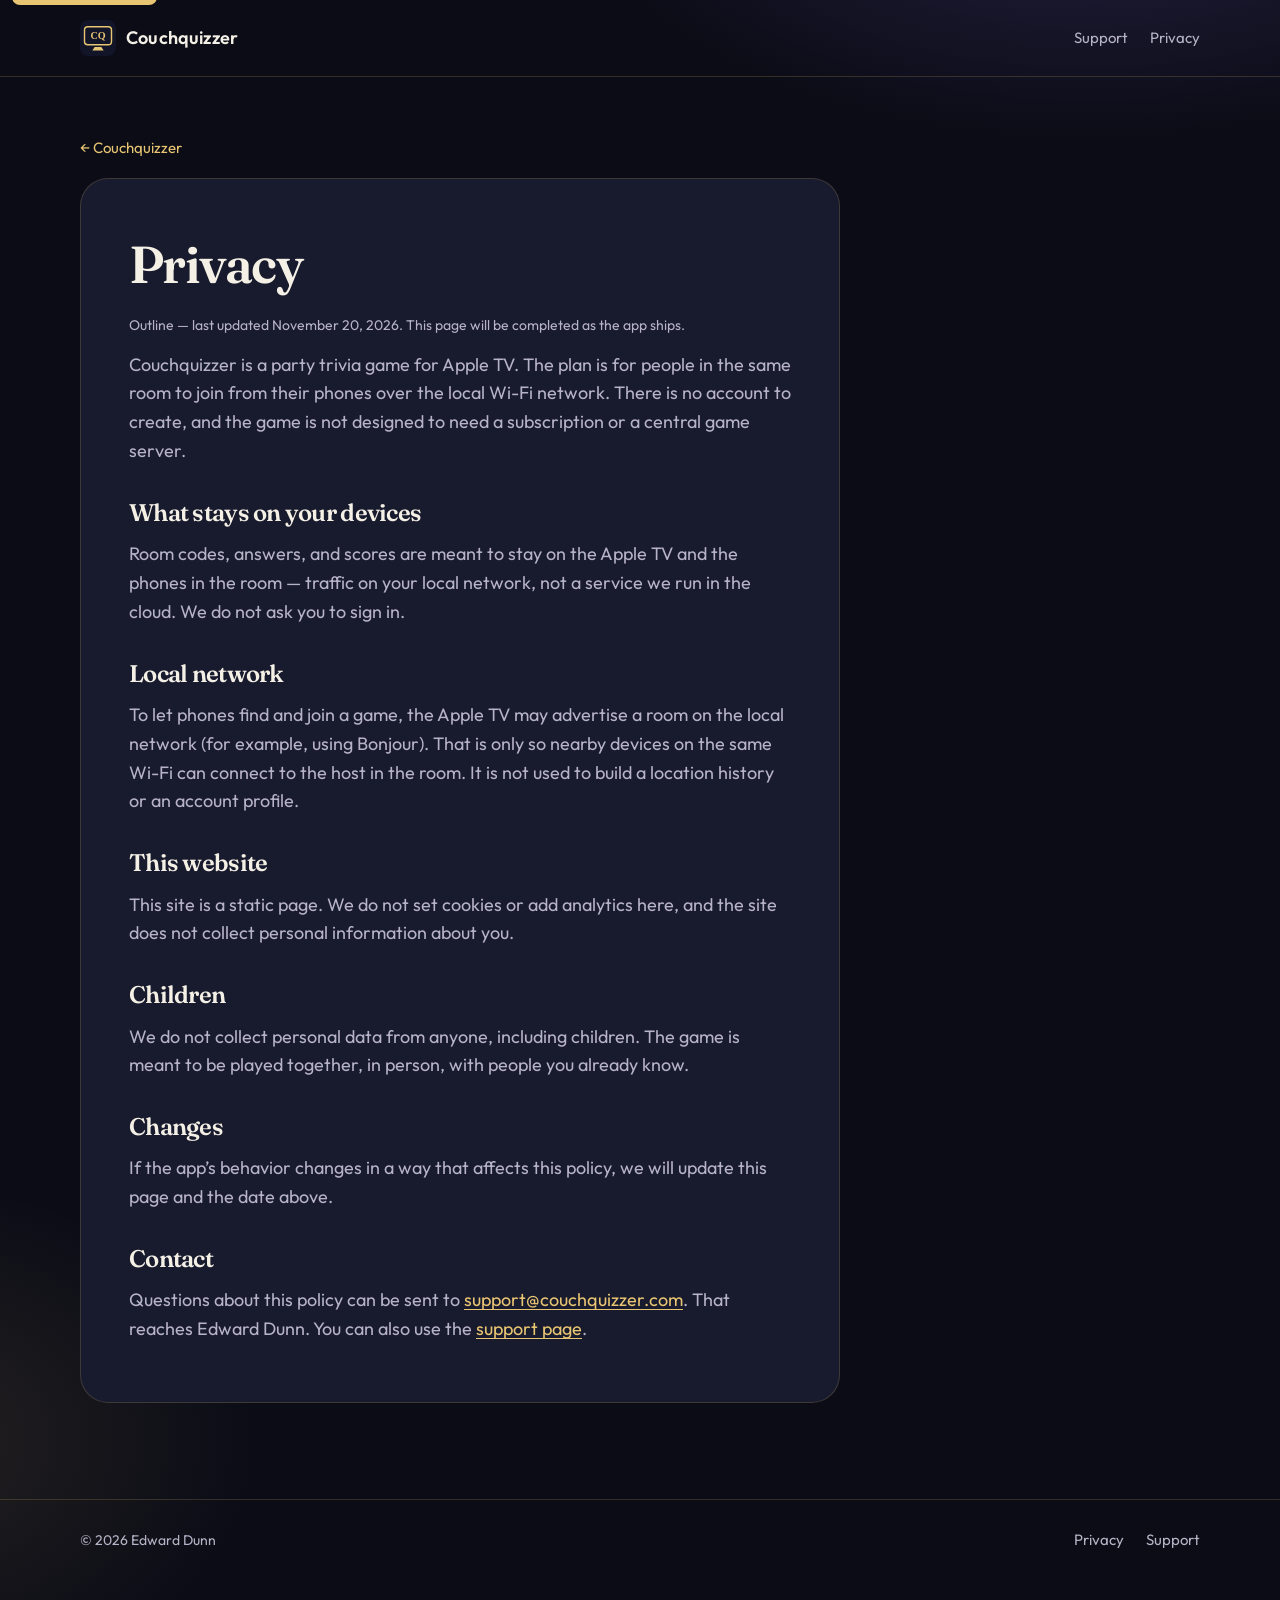
==== privacy.html @ 49858fe8 "Add Couchquizzer outline marketing site. Landing page, support, and privacy outline for couchquizzer" ====
<!DOCTYPE html>
<html lang="en">
<head>
  <meta charset="utf-8">
  <meta name="viewport" content="width=device-width, initial-scale=1">
  <title>Privacy — Couchquizzer</title>
  <meta name="description" content="Privacy outline for Couchquizzer, a party trivia game for Apple TV and iPhone that plays over local Wi-Fi.">
  <link rel="canonical" href="https://couchquizzer.com/privacy.html">
  <link rel="icon" href="favicon.svg" type="image/svg+xml">
  <link rel="icon" href="favicon.ico" sizes="any">
  <link rel="icon" type="image/png" href="favicon-32.png" sizes="32x32">
  <link rel="apple-touch-icon" href="apple-touch-icon.png">
  <meta name="theme-color" content="#0B0C16">
  <meta property="og:title" content="Privacy — Couchquizzer">
  <meta property="og:description" content="Privacy outline for Couchquizzer.">
  <meta property="og:url" content="https://couchquizzer.com/privacy.html">
  <meta property="og:image" content="https://couchquizzer.com/og.png">
  <link rel="preconnect" href="https://fonts.googleapis.com">
  <link rel="preconnect" href="https://fonts.gstatic.com" crossorigin>
  <link href="https://fonts.googleapis.com/css2?family=Fraunces:opsz,wght@9..144,500;9..144,600;9..144,700&family=Outfit:wght@400;500;600&display=swap" rel="stylesheet">
  <link rel="stylesheet" href="styles.css">
</head>
<body>
  <a class="skip" href="#main">Skip to content</a>
  <header class="site-header">
    <div class="wrap">
      <a class="logo" href="index.html">
        <img src="assets/logo.svg" width="36" height="36" alt="">
        Couchquizzer
      </a>
      <nav class="site-nav" aria-label="Primary">
        <a href="support.html">Support</a>
        <a href="privacy.html" aria-current="page">Privacy</a>
      </nav>
    </div>
  </header>

  <main id="main" class="page wrap">
    <a class="back" href="index.html">← Couchquizzer</a>
    <article class="paper">
      <h1>Privacy</h1>
      <p class="updated">Outline — last updated November 20, 2026. This page will be completed as the app ships.</p>

      <p>Couchquizzer is a party trivia game for Apple TV. The plan is for people in the same room to join from their phones over the local Wi-Fi network. There is no account to create, and the game is not designed to need a subscription or a central game server.</p>

      <h2>What stays on your devices</h2>
      <p>Room codes, answers, and scores are meant to stay on the Apple TV and the phones in the room — traffic on your local network, not a service we run in the cloud. We do not ask you to sign in.</p>

      <h2>Local network</h2>
      <p>To let phones find and join a game, the Apple TV may advertise a room on the local network (for example, using Bonjour). That is only so nearby devices on the same Wi-Fi can connect to the host in the room. It is not used to build a location history or an account profile.</p>

      <h2>This website</h2>
      <p>This site is a static page. We do not set cookies or add analytics here, and the site does not collect personal information about you.</p>

      <h2>Children</h2>
      <p>We do not collect personal data from anyone, including children. The game is meant to be played together, in person, with people you already know.</p>

      <h2>Changes</h2>
      <p>If the app’s behavior changes in a way that affects this policy, we will update this page and the date above.</p>

      <h2>Contact</h2>
      <p>Questions about this policy can be sent to <a href="mailto:support@couchquizzer.com">support@couchquizzer.com</a>. That reaches Edward Dunn. You can also use the <a href="support.html">support page</a>.</p>
    </article>
  </main>

  <footer class="site-footer">
    <div class="wrap inner">
      <p>© 2026 Edward Dunn</p>
      <nav class="site-nav" aria-label="Footer">
        <a href="privacy.html">Privacy</a>
        <a href="support.html">Support</a>
      </nav>
    </div>
  </footer>
</body>
</html>
---- styles.css ----
:root {
  --bg: #0b0c16;
  --bg-alt: #121427;
  --panel: #181a2d;
  --line: rgba(232, 197, 114, 0.18);
  --gold: #e8c572;
  --gold-soft: #f3dc9a;
  --violet: #8b7cf6;
  --text: #f4f0e6;
  --muted: #b7b3c7;
  --danger-text: #1a1408;
  --radius: 22px;
  --max: 1120px;
  --serif: "Fraunces", "Times New Roman", serif;
  --sans: "Outfit", system-ui, -apple-system, sans-serif;
}

*, *::before, *::after { box-sizing: border-box; }

html { scroll-behavior: smooth; }

body {
  margin: 0;
  background:
    radial-gradient(900px 500px at 85% -10%, rgba(139, 124, 246, 0.22), transparent 60%),
    radial-gradient(700px 480px at -10% 90%, rgba(232, 197, 114, 0.12), transparent 55%),
    var(--bg);
  color: var(--text);
  font-family: var(--sans);
  font-size: 18px;
  line-height: 1.6;
  min-height: 100vh;
}

img { max-width: 100%; height: auto; display: block; }

a { color: var(--gold); text-decoration-thickness: 1px; text-underline-offset: 3px; }
a:hover { color: var(--gold-soft); }

.skip {
  position: absolute;
  left: 12px;
  top: -40px;
  background: var(--gold);
  color: var(--danger-text);
  padding: 8px 12px;
  border-radius: 8px;
  z-index: 10;
}
.skip:focus { top: 12px; }

.wrap {
  width: min(var(--max), calc(100% - 48px));
  margin-inline: auto;
}

.site-header,
.site-footer {
  border-bottom: 1px solid var(--line);
}

.site-header .wrap,
.site-footer .inner {
  display: flex;
  align-items: center;
  justify-content: space-between;
  gap: 20px;
  padding: 20px 0;
}

.logo {
  display: flex;
  align-items: center;
  gap: 10px;
  color: var(--text);
  text-decoration: none;
  font-weight: 600;
  letter-spacing: 0.01em;
}

.logo img { width: 36px; height: 36px; border-radius: 8px; }

.site-nav { display: flex; gap: 22px; }
.site-nav a { color: var(--muted); text-decoration: none; font-size: 15px; }
.site-nav a:hover { color: var(--gold); }

.hero {
  padding: 88px 0 72px;
  display: grid;
  grid-template-columns: 1.1fr 0.9fr;
  gap: 56px;
  align-items: center;
}

.eyebrow {
  display: inline-block;
  margin: 0 0 16px;
  color: var(--gold);
  font-size: 13px;
  font-weight: 600;
  letter-spacing: 0.14em;
  text-transform: uppercase;
}

h1, h2, h3 { font-family: var(--serif); font-weight: 600; letter-spacing: -0.03em; }

.hero h1 {
  margin: 0 0 18px;
  font-size: clamp(44px, 6vw, 76px);
  line-height: 1.02;
}

.lede {
  margin: 0 0 28px;
  color: var(--muted);
  font-size: clamp(18px, 2vw, 22px);
  max-width: 38ch;
}

.soon {
  display: inline-block;
  margin: 0;
  padding: 12px 18px;
  border: 1px solid var(--line);
  border-radius: 999px;
  color: var(--gold-soft);
  font-size: 15px;
  background: rgba(232, 197, 114, 0.08);
}

.hero-art {
  position: relative;
  min-height: 320px;
}

.tv, .phone {
  background: linear-gradient(180deg, #1d2038, #141628);
  border: 1px solid var(--line);
  box-shadow: 0 24px 60px rgba(0, 0, 0, 0.35);
}

.tv {
  width: 100%;
  max-width: 420px;
  margin: 0 auto;
  border-radius: 22px;
  padding: 18px 18px 14px;
}

.tv-screen {
  background: #0a0b14;
  border-radius: 12px;
  padding: 22px 20px 18px;
  min-height: 210px;
}

.code-label {
  margin: 0;
  color: var(--muted);
  font-size: 11px;
  letter-spacing: 0.16em;
  text-transform: uppercase;
}

.room-code {
  margin: 4px 0 18px;
  font-family: var(--serif);
  font-size: 42px;
  letter-spacing: 0.28em;
  color: var(--gold);
}

.scores { display: grid; gap: 8px; }
.score-row {
  display: flex;
  justify-content: space-between;
  font-size: 14px;
  color: var(--text);
  padding: 8px 10px;
  border-radius: 8px;
  background: rgba(255,255,255,0.04);
}
.score-row.lead { background: rgba(232, 197, 114, 0.12); color: var(--gold-soft); }

.tv-stand {
  width: 86px;
  height: 10px;
  margin: 12px auto 0;
  background: var(--gold);
  clip-path: polygon(12% 0, 88% 0, 100% 100%, 0 100%);
  opacity: 0.85;
}

.phone {
  position: absolute;
  right: 0;
  bottom: -12px;
  width: 148px;
  border-radius: 22px;
  padding: 14px 12px 16px;
  transform: rotate(-8deg);
}

.phone-label {
  margin: 0 0 10px;
  text-align: center;
  font-size: 11px;
  color: var(--muted);
  letter-spacing: 0.08em;
  text-transform: uppercase;
}

.choices { display: grid; gap: 7px; }
.choice {
  margin: 0;
  padding: 8px 10px;
  border-radius: 8px;
  background: #0a0b14;
  border: 1px solid var(--line);
  font-size: 12px;
  color: var(--text);
}
.choice.on {
  border-color: var(--gold);
  color: var(--gold);
}

.band {
  padding: 80px 0;
}

.band.tint {
  background: rgba(18, 20, 39, 0.72);
  border-top: 1px solid var(--line);
  border-bottom: 1px solid var(--line);
}

.band h2 {
  margin: 0 0 28px;
  font-size: clamp(32px, 4vw, 44px);
}

.steps {
  list-style: none;
  margin: 0;
  padding: 0;
  display: grid;
  grid-template-columns: repeat(3, 1fr);
  gap: 22px;
  counter-reset: step;
}

.steps li {
  background: var(--panel);
  border: 1px solid var(--line);
  border-radius: var(--radius);
  padding: 28px 24px 26px;
  min-height: 100%;
}

.steps li::before {
  counter-increment: step;
  content: "0" counter(step);
  display: block;
  margin-bottom: 14px;
  color: var(--gold);
  font-family: var(--serif);
  font-size: 20px;
  letter-spacing: 0.08em;
}

.steps strong {
  display: block;
  font-family: var(--serif);
  font-size: 24px;
  font-weight: 600;
  margin-bottom: 8px;
  letter-spacing: -0.02em;
}

.steps p { margin: 0; color: var(--muted); font-size: 16px; }

.features {
  display: grid;
  grid-template-columns: repeat(3, 1fr);
  gap: 22px;
}

.feature {
  background: var(--panel);
  border: 1px solid var(--line);
  border-radius: var(--radius);
  padding: 28px 24px;
}

.feature h3 {
  margin: 0 0 10px;
  font-size: 24px;
}

.feature p { margin: 0; color: var(--muted); font-size: 16px; }

.closer {
  text-align: center;
  padding-bottom: 96px;
}

.closer h2 { margin-bottom: 12px; }
.closer p { margin: 0 auto 24px; max-width: 42ch; color: var(--muted); }

.site-footer {
  border-bottom: 0;
  border-top: 1px solid var(--line);
  padding: 8px 0 28px;
}

.site-footer p {
  margin: 0;
  color: var(--muted);
  font-size: 14px;
}

.page { padding: 56px 0 96px; }

.paper {
  max-width: 760px;
  background: var(--panel);
  border: 1px solid var(--line);
  border-radius: 28px;
  padding: 44px 48px;
}

.back {
  display: inline-block;
  margin-bottom: 18px;
  color: var(--gold);
  text-decoration: none;
  font-size: 15px;
}

.paper h1 {
  margin: 0 0 8px;
  font-size: clamp(36px, 6vw, 52px);
}

.updated, .paper p, .paper li { color: var(--muted); }
.updated { margin: 0 0 28px; font-size: 14px; }
.paper h2 {
  margin: 28px 0 8px;
  font-size: 24px;
}
.paper p { margin: 0 0 14px; }
.paper ul { padding-left: 1.15em; }
.paper li { margin: 0 0 8px; }
.paper a { color: var(--gold); }

@media (max-width: 880px) {
  .hero { grid-template-columns: 1fr; padding: 56px 0 48px; gap: 36px; }
  .phone { position: relative; right: auto; bottom: auto; margin: 16px 0 0 auto; }
  .steps, .features { grid-template-columns: 1fr; }
  .paper { padding: 28px 22px; }
  .wrap { width: calc(100% - 32px); }
}

@media (prefers-reduced-motion: reduce) {
  html { scroll-behavior: auto; }
}
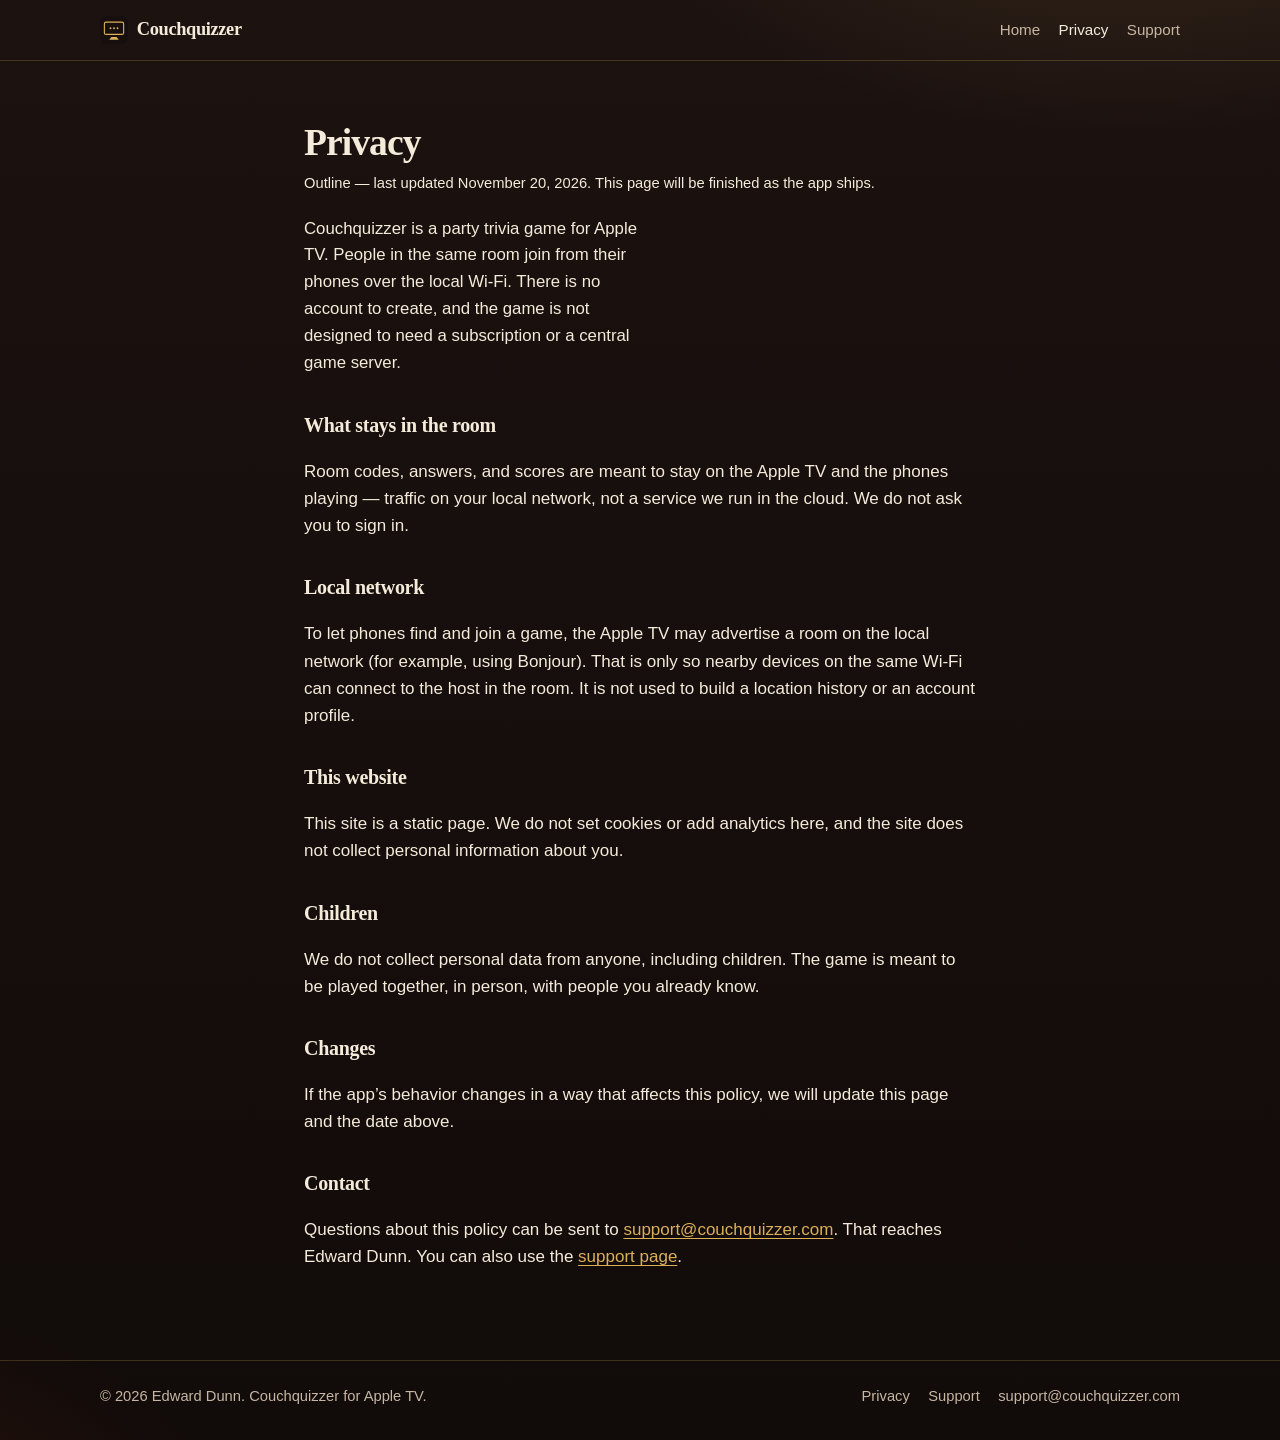
==== commit 14beb3cb: "Redesign the Couchquizzer site around real Apple TV screens. Replace the first outline with a living" ====
--- a/privacy.html
+++ b/privacy.html
@@ -4,47 +4,42 @@
   <meta charset="utf-8">
   <meta name="viewport" content="width=device-width, initial-scale=1">
   <title>Privacy — Couchquizzer</title>
-  <meta name="description" content="Privacy outline for Couchquizzer, a party trivia game for Apple TV and iPhone that plays over local Wi-Fi.">
-  <link rel="canonical" href="https://couchquizzer.com/privacy.html">
-  <link rel="icon" href="favicon.svg" type="image/svg+xml">
-  <link rel="icon" href="favicon.ico" sizes="any">
-  <link rel="icon" type="image/png" href="favicon-32.png" sizes="32x32">
-  <link rel="apple-touch-icon" href="apple-touch-icon.png">
-  <meta name="theme-color" content="#0B0C16">
+  <meta name="description" content="Privacy outline for Couchquizzer, a party trivia game for Apple TV that plays over local Wi-Fi.">
+  <link rel="canonical" href="https://erdtheturd.github.io/couchquizzer/privacy.html">
+  <meta name="theme-color" content="#170f0d">
   <meta property="og:title" content="Privacy — Couchquizzer">
   <meta property="og:description" content="Privacy outline for Couchquizzer.">
-  <meta property="og:url" content="https://couchquizzer.com/privacy.html">
-  <meta property="og:image" content="https://couchquizzer.com/og.png">
-  <link rel="preconnect" href="https://fonts.googleapis.com">
-  <link rel="preconnect" href="https://fonts.gstatic.com" crossorigin>
-  <link href="https://fonts.googleapis.com/css2?family=Fraunces:opsz,wght@9..144,500;9..144,600;9..144,700&family=Outfit:wght@400;500;600&display=swap" rel="stylesheet">
-  <link rel="stylesheet" href="styles.css">
+  <meta property="og:url" content="https://erdtheturd.github.io/couchquizzer/privacy.html">
+  <meta property="og:image" content="https://erdtheturd.github.io/couchquizzer/og.png">
+  <link rel="icon" href="assets/favicon.svg" type="image/svg+xml">
+  <link rel="icon" href="favicon.ico" sizes="any">
+  <link rel="apple-touch-icon" href="apple-touch-icon.png">
+  <link rel="stylesheet" href="assets/styles.css">
 </head>
 <body>
   <a class="skip" href="#main">Skip to content</a>
   <header class="site-header">
-    <div class="wrap">
-      <a class="logo" href="index.html">
-        <img src="assets/logo.svg" width="36" height="36" alt="">
-        Couchquizzer
+    <nav class="nav" aria-label="Primary">
+      <a class="brand" href="./">
+        <img class="brand-mark" src="assets/favicon.svg" width="28" height="28" alt="">
+        <span>Couchquizzer</span>
       </a>
-      <nav class="site-nav" aria-label="Primary">
-        <a href="support.html">Support</a>
-        <a href="privacy.html" aria-current="page">Privacy</a>
-      </nav>
-    </div>
+      <ul class="nav-links">
+        <li><a href="./">Home</a></li>
+        <li><a href="privacy.html" aria-current="page">Privacy</a></li>
+        <li><a href="support.html">Support</a></li>
+      </ul>
+    </nav>
   </header>
 
-  <main id="main" class="page wrap">
-    <a class="back" href="index.html">← Couchquizzer</a>
-    <article class="paper">
+  <main id="main" class="page">
+    <article class="page-narrow">
       <h1>Privacy</h1>
-      <p class="updated">Outline — last updated November 20, 2026. This page will be completed as the app ships.</p>
+      <p class="updated">Outline — last updated November 20, 2026. This page will be finished as the app ships.</p>
+      <p class="lede">Couchquizzer is a party trivia game for Apple TV. People in the same room join from their phones over the local Wi-Fi. There is no account to create, and the game is not designed to need a subscription or a central game server.</p>
 
-      <p>Couchquizzer is a party trivia game for Apple TV. The plan is for people in the same room to join from their phones over the local Wi-Fi network. There is no account to create, and the game is not designed to need a subscription or a central game server.</p>
-
-      <h2>What stays on your devices</h2>
-      <p>Room codes, answers, and scores are meant to stay on the Apple TV and the phones in the room — traffic on your local network, not a service we run in the cloud. We do not ask you to sign in.</p>
+      <h2>What stays in the room</h2>
+      <p>Room codes, answers, and scores are meant to stay on the Apple TV and the phones playing — traffic on your local network, not a service we run in the cloud. We do not ask you to sign in.</p>
 
       <h2>Local network</h2>
       <p>To let phones find and join a game, the Apple TV may advertise a room on the local network (for example, using Bonjour). That is only so nearby devices on the same Wi-Fi can connect to the host in the room. It is not used to build a location history or an account profile.</p>
@@ -64,12 +59,13 @@
   </main>
 
   <footer class="site-footer">
-    <div class="wrap inner">
-      <p>© 2026 Edward Dunn</p>
-      <nav class="site-nav" aria-label="Footer">
+    <div class="wrap footer-inner">
+      <p>&copy; 2026 Edward Dunn. Couchquizzer for Apple TV.</p>
+      <div class="footer-links">
         <a href="privacy.html">Privacy</a>
         <a href="support.html">Support</a>
-      </nav>
+        <a href="mailto:support@couchquizzer.com">support@couchquizzer.com</a>
+      </div>
     </div>
   </footer>
 </body>
--- a/assets/styles.css
+++ b/assets/styles.css
@@ -0,0 +1,489 @@
+/* Couchquizzer site — living-room night, brass on espresso. */
+
+:root {
+  --bg: #170f0d;
+  --bg-deep: #110b09;
+  --ink: #f5ebda;
+  --muted: #c7b6a3;
+  --brass: #dbb059;
+  --brass-soft: #f0d392;
+  --amber: #cc7a33;
+  --ember: #b83d29;
+  --panel: #2a1713;
+  --line: rgba(219, 176, 89, 0.22);
+  --shade: rgba(219, 176, 89, 0.08);
+  --max: 1080px;
+  --pad: clamp(1.25rem, 4vw, 2.5rem);
+  --display: "Iowan Old Style", "Palatino Linotype", Palatino, "Book Antiqua", Georgia, serif;
+  --font: "Avenir Next", Avenir, "Segoe UI", "Helvetica Neue", Helvetica, sans-serif;
+}
+
+*,
+*::before,
+*::after { box-sizing: border-box; }
+
+html { scroll-behavior: smooth; }
+
+@media (prefers-reduced-motion: reduce) {
+  html { scroll-behavior: auto; }
+  *, *::before, *::after {
+    animation: none !important;
+    transition: none !important;
+  }
+}
+
+body {
+  margin: 0;
+  min-height: 100vh;
+  color: var(--ink);
+  background-color: var(--bg);
+  background-image:
+    radial-gradient(900px 480px at 88% -10%, rgba(219, 176, 89, 0.14), transparent 58%),
+    radial-gradient(700px 500px at -10% 110%, rgba(184, 61, 41, 0.16), transparent 55%),
+    linear-gradient(180deg, #1c1210 0%, var(--bg) 42%, var(--bg-deep) 100%);
+  font: 17px/1.6 var(--font);
+  -webkit-font-smoothing: antialiased;
+  text-rendering: optimizeLegibility;
+}
+
+img, svg { max-width: 100%; height: auto; vertical-align: middle; }
+
+a {
+  color: var(--brass);
+  text-underline-offset: 0.16em;
+}
+
+a:hover { color: var(--brass-soft); }
+
+a:focus-visible {
+  outline: 2px solid var(--brass);
+  outline-offset: 3px;
+  border-radius: 3px;
+}
+
+.skip {
+  position: absolute;
+  left: -9999px;
+  top: 0;
+}
+
+.skip:focus {
+  left: var(--pad);
+  top: 0.75rem;
+  z-index: 100;
+  background: var(--brass);
+  color: var(--bg-deep);
+  padding: 0.5rem 0.75rem;
+  text-decoration: none;
+}
+
+.wrap {
+  width: min(100% - 2 * var(--pad), var(--max));
+  margin-inline: auto;
+}
+
+/* Header */
+
+.site-header {
+  border-bottom: 1px solid var(--line);
+}
+
+.nav {
+  display: flex;
+  align-items: center;
+  justify-content: space-between;
+  gap: 1rem;
+  padding: 0.95rem 0;
+  width: min(100% - 2 * var(--pad), var(--max));
+  margin-inline: auto;
+}
+
+.brand {
+  display: inline-flex;
+  align-items: center;
+  gap: 0.55rem;
+  color: var(--ink);
+  text-decoration: none;
+  font-family: var(--display);
+  font-weight: 600;
+  font-size: 1.15rem;
+  letter-spacing: -0.02em;
+}
+
+.brand:hover { color: var(--ink); }
+
+.brand-mark {
+  flex: none;
+  width: 1.75rem;
+  height: 1.75rem;
+  border-radius: 0.4rem;
+}
+
+.nav-links {
+  display: flex;
+  gap: 1.15rem;
+  list-style: none;
+  margin: 0;
+  padding: 0;
+  font-size: 0.95rem;
+}
+
+.nav-links a {
+  color: var(--muted);
+  text-decoration: none;
+}
+
+.nav-links a:hover,
+.nav-links a[aria-current="page"] {
+  color: var(--ink);
+}
+
+/* Hero */
+
+.hero {
+  padding: clamp(2.75rem, 8vw, 5rem) 0 clamp(2.5rem, 6vw, 4rem);
+}
+
+.hero-inner {
+  display: grid;
+  gap: clamp(2rem, 5vw, 3.25rem);
+  align-items: center;
+}
+
+@media (min-width: 880px) {
+  .hero-inner {
+    grid-template-columns: 1fr 1.05fr;
+  }
+}
+
+.wordmark {
+  margin: 0 0 0.85rem;
+  font-family: var(--display);
+  font-size: clamp(2.5rem, 6vw, 3.5rem);
+  font-weight: 600;
+  letter-spacing: -0.03em;
+  line-height: 1.02;
+  color: var(--brass);
+}
+
+.hero h1 {
+  margin: 0 0 1rem;
+  font-family: var(--display);
+  font-size: clamp(1.5rem, 3.2vw, 2rem);
+  font-weight: 500;
+  letter-spacing: -0.02em;
+  line-height: 1.25;
+  max-width: 16ch;
+}
+
+.lede {
+  margin: 0 0 1.4rem;
+  color: var(--muted);
+  font-size: 1.05rem;
+  max-width: 38ch;
+}
+
+.soon {
+  display: inline-block;
+  margin: 0;
+  padding: 0.55rem 0;
+  color: var(--brass-soft);
+  font-size: 0.95rem;
+  font-weight: 600;
+  letter-spacing: 0.02em;
+  border-top: 1px solid var(--line);
+}
+
+/* TV frame around real screenshots */
+
+.tv {
+  margin: 0;
+}
+
+.tv-bezel {
+  background: #120c0a;
+  border: 2px solid rgba(219, 176, 89, 0.45);
+  border-radius: 1.05rem;
+  padding: 0.7rem 0.7rem 0.85rem;
+  box-shadow: 0 22px 50px rgba(0, 0, 0, 0.4);
+}
+
+.tv-bezel img {
+  display: block;
+  width: 100%;
+  height: auto;
+  border-radius: 0.35rem;
+  background: #0d0908;
+  aspect-ratio: 16 / 9;
+  object-fit: cover;
+}
+
+.tv-stand {
+  width: 5.5rem;
+  height: 0.55rem;
+  margin: 0.65rem auto 0;
+  background: var(--brass);
+  clip-path: polygon(10% 0, 90% 0, 100% 100%, 0 100%);
+  opacity: 0.85;
+}
+
+.tv figcaption,
+.shot figcaption {
+  margin: 0.75rem 0 0;
+  text-align: center;
+  font-size: 0.88rem;
+  color: var(--muted);
+}
+
+/* How a round goes */
+
+.round {
+  padding: 0 0 clamp(3rem, 7vw, 4.75rem);
+}
+
+.round-head,
+.play-head {
+  margin: 0 0 1.5rem;
+  max-width: 36ch;
+}
+
+.round-head h2,
+.play-head h2,
+.facts-head h2 {
+  margin: 0 0 0.45rem;
+  font-family: var(--display);
+  font-size: clamp(1.4rem, 3vw, 1.75rem);
+  font-weight: 600;
+  letter-spacing: -0.02em;
+}
+
+.round-head p,
+.play-head p {
+  margin: 0;
+  color: var(--muted);
+}
+
+.shots {
+  display: grid;
+  grid-template-columns: 1fr 1fr;
+  gap: 1.25rem 1.15rem;
+  margin: 0;
+  padding: 0;
+  list-style: none;
+}
+
+@media (max-width: 640px) {
+  .shots { grid-template-columns: 1fr; }
+}
+
+.shot {
+  margin: 0;
+}
+
+.shot .tv-bezel { padding: 0.45rem 0.45rem 0.55rem; }
+
+/* How you play */
+
+.play {
+  padding: 0 0 clamp(3rem, 7vw, 4.75rem);
+}
+
+.steps {
+  list-style: none;
+  margin: 0;
+  padding: 0;
+  border-top: 1px solid var(--line);
+}
+
+.steps li {
+  padding: 1.15rem 0;
+  border-bottom: 1px solid var(--line);
+  display: grid;
+  gap: 0.3rem 1.5rem;
+}
+
+@media (min-width: 720px) {
+  .steps li {
+    grid-template-columns: 2.2rem 11rem 1fr;
+    align-items: baseline;
+  }
+}
+
+.step-num {
+  font-family: var(--display);
+  font-size: 1.15rem;
+  color: var(--brass);
+}
+
+.steps h3 {
+  margin: 0;
+  font-size: 1.02rem;
+  font-weight: 650;
+  letter-spacing: -0.01em;
+}
+
+.steps p {
+  margin: 0;
+  color: var(--muted);
+  font-size: 0.98rem;
+  max-width: 46ch;
+}
+
+/* Facts */
+
+.facts {
+  padding: 0 0 clamp(3.25rem, 8vw, 5rem);
+}
+
+.facts-head { margin: 0 0 1.15rem; }
+
+.fact-list {
+  list-style: none;
+  margin: 0;
+  padding: 0;
+  border-top: 1px solid var(--line);
+}
+
+.fact-list li {
+  padding: 0.95rem 0;
+  border-bottom: 1px solid var(--line);
+  display: grid;
+  gap: 0.25rem 1.5rem;
+}
+
+@media (min-width: 720px) {
+  .fact-list li {
+    grid-template-columns: 12rem 1fr;
+    align-items: baseline;
+  }
+}
+
+.fact-list h3 {
+  margin: 0;
+  font-size: 1rem;
+  font-weight: 650;
+  letter-spacing: -0.01em;
+}
+
+.fact-list p {
+  margin: 0;
+  color: var(--muted);
+  font-size: 0.98rem;
+  max-width: 48ch;
+}
+
+.code {
+  font-family: var(--display);
+  font-weight: 600;
+  letter-spacing: 0.18em;
+  color: var(--brass);
+}
+
+/* Interior pages */
+
+.page {
+  padding: clamp(2.5rem, 6vw, 3.75rem) 0 clamp(3rem, 7vw, 4.5rem);
+}
+
+.page-narrow {
+  width: min(100% - 2 * var(--pad), 42rem);
+  margin-inline: auto;
+}
+
+.page h1 {
+  margin: 0 0 0.5rem;
+  font-family: var(--display);
+  font-size: clamp(1.9rem, 4vw, 2.35rem);
+  font-weight: 600;
+  letter-spacing: -0.025em;
+  line-height: 1.15;
+}
+
+.page h2 {
+  margin: 2rem 0 0.55rem;
+  font-family: var(--display);
+  font-size: 1.25rem;
+  font-weight: 600;
+  letter-spacing: -0.015em;
+}
+
+.page .lede { margin-bottom: 1.5rem; }
+
+.page p,
+.page li { color: var(--ink); }
+
+.page ul { padding-left: 1.15rem; }
+
+.page li + li { margin-top: 0.45rem; }
+
+.updated {
+  margin: 0 0 1.25rem;
+  color: var(--muted);
+  font-size: 0.92rem;
+}
+
+/* Footer */
+
+.site-footer {
+  border-top: 1px solid var(--line);
+  padding: 1.5rem 0 2rem;
+  color: var(--muted);
+  font-size: 0.92rem;
+}
+
+.footer-inner {
+  display: flex;
+  flex-wrap: wrap;
+  justify-content: space-between;
+  gap: 0.75rem 1.5rem;
+}
+
+.footer-inner p { margin: 0; }
+
+.footer-links {
+  display: flex;
+  flex-wrap: wrap;
+  gap: 0.85rem 1.15rem;
+}
+
+.footer-links a {
+  color: var(--muted);
+  text-decoration: none;
+}
+
+.footer-links a:hover { color: var(--ink); }
+
+@media (max-width: 520px) {
+  .nav-links { gap: 0.85rem; }
+}
+
+.lobby-band {
+  padding: 0 0 clamp(3rem, 7vw, 4.75rem);
+}
+
+.lobby-inner {
+  display: grid;
+  gap: 1.75rem;
+  align-items: center;
+}
+
+@media (min-width: 880px) {
+  .lobby-inner {
+    grid-template-columns: 0.85fr 1.15fr;
+    gap: 2.5rem;
+  }
+}
+
+.lobby-copy h2 {
+  margin: 0 0 0.55rem;
+  font-family: var(--display);
+  font-size: clamp(1.4rem, 3vw, 1.75rem);
+  font-weight: 600;
+  letter-spacing: -0.02em;
+}
+
+.lobby-copy p {
+  margin: 0;
+  color: var(--muted);
+  max-width: 34ch;
+}
